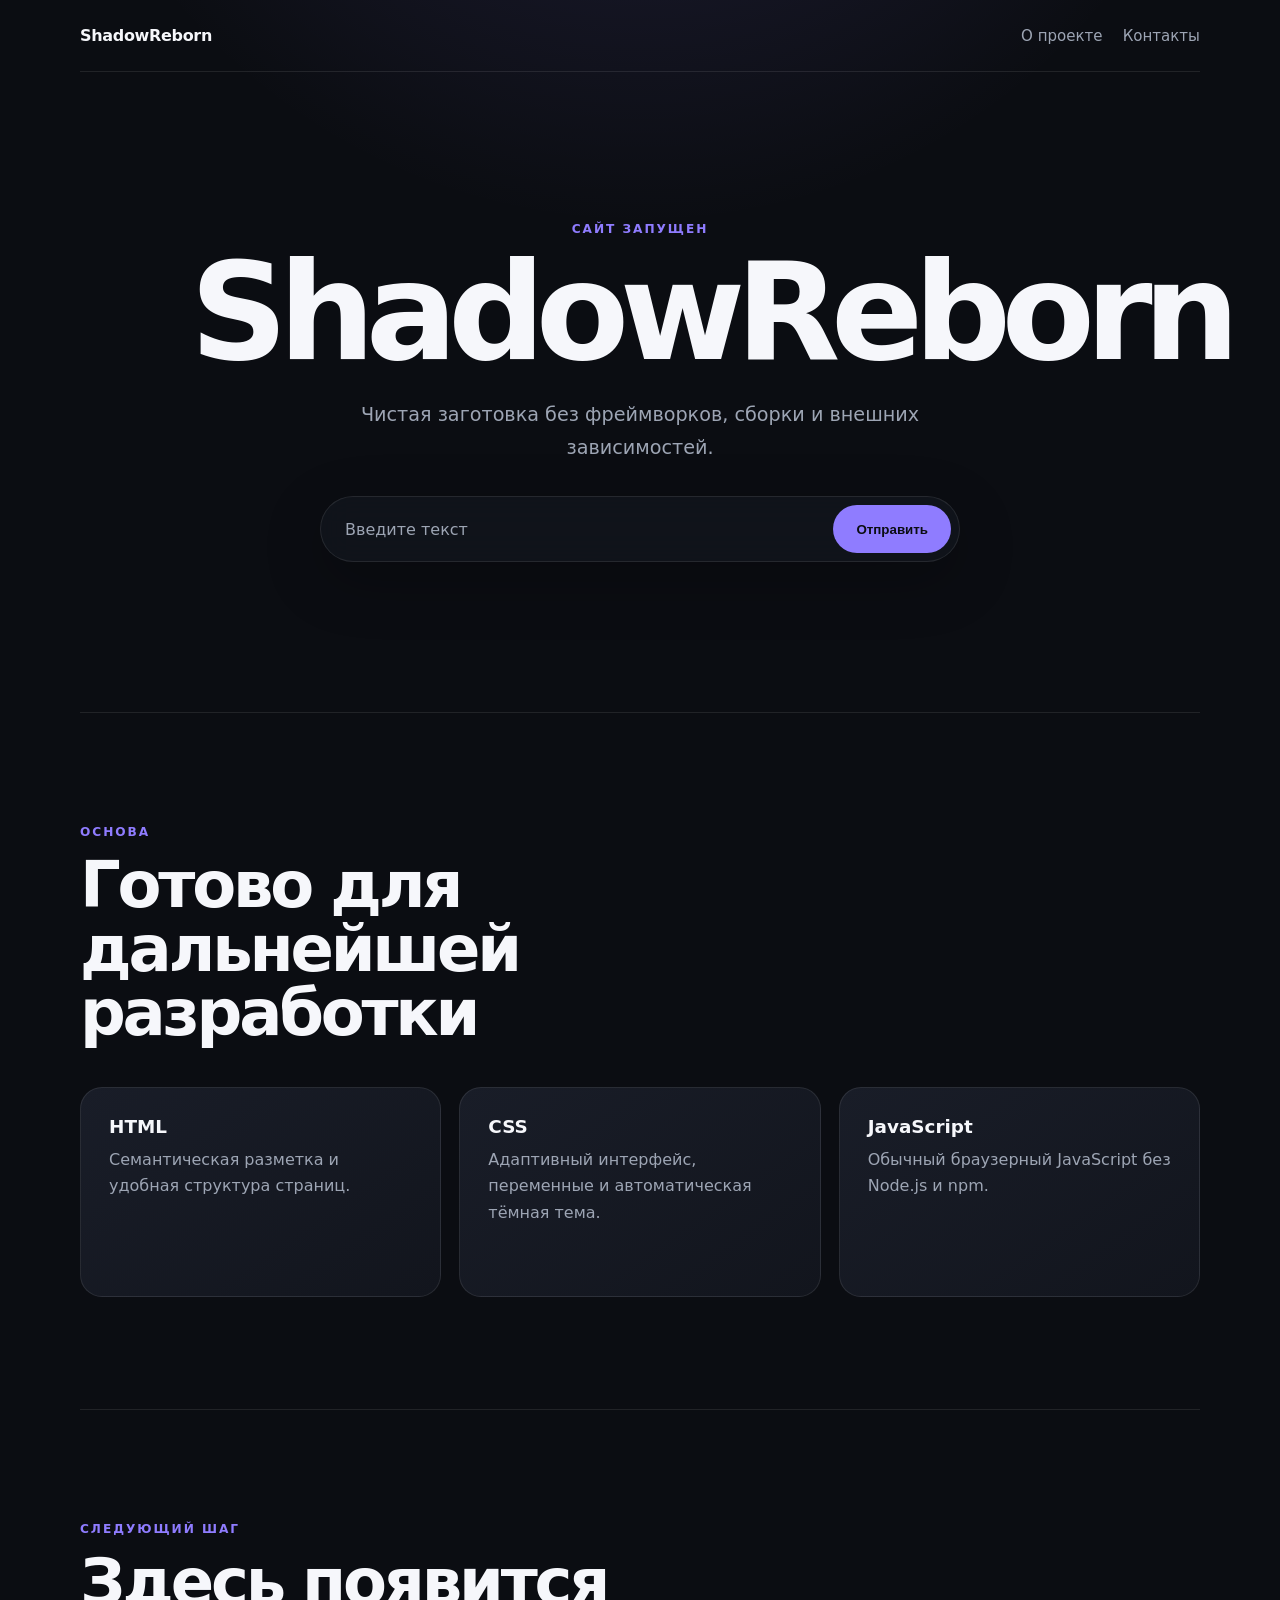
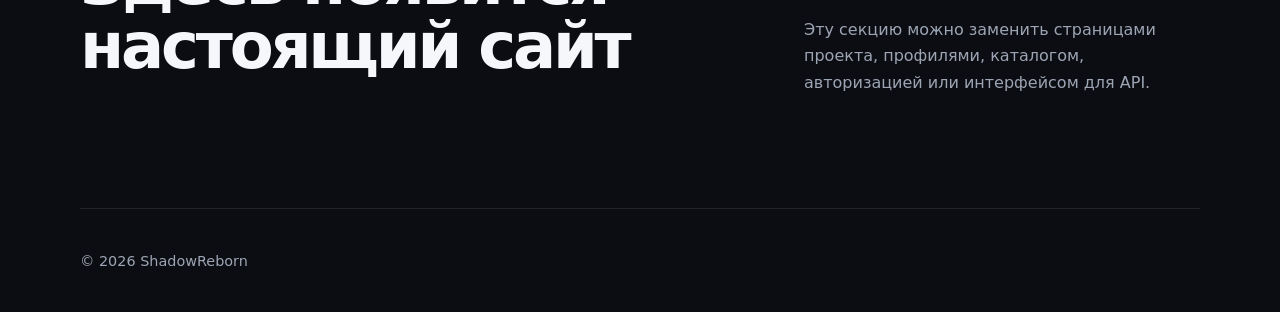
==== docs/index.html @ 59539cec "Initial public website" ====
<!doctype html>
<html lang="ru">
<head>
  <meta charset="UTF-8">
  <meta name="viewport" content="width=device-width, initial-scale=1.0">
  <meta name="description" content="ShadowReborn — заготовка современного сайта.">
  <meta name="theme-color" content="#0b0d12">
  <title>ShadowReborn</title>
  <link rel="stylesheet" href="./styles.css">
  <script src="./script.js" defer></script>
</head>
<body>
  <header class="site-header">
    <a class="brand" href="./" aria-label="ShadowReborn — главная">
      ShadowReborn
    </a>

    <nav class="site-nav" aria-label="Основная навигация">
      <a href="#about">О проекте</a>
      <a href="#contact">Контакты</a>
    </nav>
  </header>

  <main>
    <section class="hero" aria-labelledby="hero-title">
      <div class="hero-content">
        <p class="eyebrow">Сайт запущен</p>
        <h1 id="hero-title">ShadowReborn</h1>
        <p class="hero-text">
          Чистая заготовка без фреймворков, сборки и внешних зависимостей.
        </p>
        <form class="hero-form" action="#" method="get">
          <label class="sr-only" for="request">Введите текст</label>
          <input
            id="request"
            name="request"
            type="text"
            placeholder="Введите текст"
            autocomplete="off"
            required
          >
          <button class="button" type="submit">Отправить</button>
        </form>
      </div>
    </section>

    <section class="section" id="about">
      <div class="section-heading">
        <p class="eyebrow">Основа</p>
        <h2>Готово для дальнейшей разработки</h2>
      </div>

      <div class="cards">
        <article class="card">
          <h3>HTML</h3>
          <p>Семантическая разметка и удобная структура страниц.</p>
        </article>

        <article class="card">
          <h3>CSS</h3>
          <p>Адаптивный интерфейс, переменные и автоматическая тёмная тема.</p>
        </article>

        <article class="card">
          <h3>JavaScript</h3>
          <p>Обычный браузерный JavaScript без Node.js и npm.</p>
        </article>
      </div>
    </section>

    <section class="section contact" id="contact">
      <div>
        <p class="eyebrow">Следующий шаг</p>
        <h2>Здесь появится настоящий сайт</h2>
      </div>
      <p>
        Эту секцию можно заменить страницами проекта, профилями, каталогом,
        авторизацией или интерфейсом для API.
      </p>
    </section>
  </main>

  <footer class="site-footer">
    <span>© <span id="year"></span> ShadowReborn</span>
  </footer>
</body>
</html>
---- docs/styles.css ----
:root {
  color-scheme: dark;
  font-family:
    Inter, ui-sans-serif, system-ui, -apple-system, BlinkMacSystemFont,
    "Segoe UI", sans-serif;
  font-synthesis: none;
  text-rendering: optimizeLegibility;

  --bg: #0b0d12;
  --surface: #12151d;
  --surface-strong: #191d28;
  --text: #f6f7fb;
  --muted: #9da5b4;
  --border: rgba(255, 255, 255, 0.09);
  --accent: #8f7cff;
  --accent-hover: #a394ff;
  --content-width: 1120px;
  --radius: 22px;
}

* {
  box-sizing: border-box;
}

html {
  scroll-behavior: smooth;
}

body {
  min-width: 320px;
  margin: 0;
  background:
    radial-gradient(circle at 50% -20%, rgba(143, 124, 255, 0.18), transparent 38rem),
    var(--bg);
  color: var(--text);
}

a {
  color: inherit;
}

.site-header,
.site-footer,
.section,
.hero-content {
  width: min(calc(100% - 40px), var(--content-width));
  margin-inline: auto;
}

.site-header {
  min-height: 72px;
  display: flex;
  align-items: center;
  justify-content: space-between;
  gap: 24px;
  border-bottom: 1px solid var(--border);
}

.brand {
  font-size: 1rem;
  font-weight: 800;
  letter-spacing: -0.02em;
  text-decoration: none;
}

.site-nav {
  display: flex;
  gap: 20px;
}

.site-nav a {
  color: var(--muted);
  font-size: 0.94rem;
  text-decoration: none;
  transition: color 160ms ease;
}

.site-nav a:hover,
.site-nav a:focus-visible {
  color: var(--text);
}

.hero {
  min-height: 640px;
  display: grid;
  place-items: center;
  padding: 80px 0;
}

.hero-content {
  text-align: center;
}

.eyebrow {
  margin: 0 0 14px;
  color: var(--accent);
  font-size: 0.76rem;
  font-weight: 800;
  letter-spacing: 0.16em;
  text-transform: uppercase;
}

h1,
h2,
h3,
p {
  margin-top: 0;
}

h1 {
  max-width: 900px;
  margin-inline: auto;
  margin-bottom: 24px;
  font-size: clamp(3.7rem, 12vw, 8.5rem);
  line-height: 0.92;
  letter-spacing: -0.07em;
}

h2 {
  margin-bottom: 18px;
  font-size: clamp(2rem, 5vw, 4rem);
  line-height: 1;
  letter-spacing: -0.05em;
}

h3 {
  margin-bottom: 10px;
  font-size: 1.15rem;
}

.hero-text {
  max-width: 620px;
  margin-inline: auto;
  margin-bottom: 32px;
  color: var(--muted);
  font-size: clamp(1rem, 2vw, 1.2rem);
  line-height: 1.7;
}

.hero-form {
  width: min(100%, 640px);
  margin-inline: auto;
  padding: 8px;
  display: flex;
  gap: 10px;
  border: 1px solid var(--border);
  border-radius: 999px;
  background: rgba(18, 21, 29, 0.82);
  box-shadow: 0 18px 60px rgba(0, 0, 0, 0.24);
  backdrop-filter: blur(16px);
  transition:
    border-color 160ms ease,
    box-shadow 160ms ease;
}

.hero-form:focus-within {
  border-color: rgba(143, 124, 255, 0.62);
  box-shadow:
    0 18px 60px rgba(0, 0, 0, 0.24),
    0 0 0 4px rgba(143, 124, 255, 0.12);
}

.hero-form input {
  min-width: 0;
  flex: 1;
  padding: 0 16px;
  border: 0;
  outline: 0;
  background: transparent;
  color: var(--text);
  font: inherit;
}

.hero-form input::placeholder {
  color: var(--muted);
}

.sr-only {
  position: absolute;
  width: 1px;
  height: 1px;
  padding: 0;
  margin: -1px;
  overflow: hidden;
  clip: rect(0, 0, 0, 0);
  white-space: nowrap;
  border: 0;
}

.button {
  display: inline-flex;
  align-items: center;
  min-height: 48px;
  padding: 0 22px;
  border: 1px solid transparent;
  border-radius: 999px;
  background: var(--accent);
  color: #0b0d12;
  font-weight: 800;
  text-decoration: none;
  cursor: pointer;
  justify-content: center;
  white-space: nowrap;
  transition:
    background 160ms ease,
    transform 160ms ease;
}

.button:hover,
.button:focus-visible {
  background: var(--accent-hover);
  transform: translateY(-2px);
}

.section {
  padding: 112px 0;
  border-top: 1px solid var(--border);
}

.section-heading {
  max-width: 760px;
  margin-bottom: 42px;
}

.cards {
  display: grid;
  grid-template-columns: repeat(3, minmax(0, 1fr));
  gap: 18px;
}

.card {
  min-height: 210px;
  padding: 28px;
  border: 1px solid var(--border);
  border-radius: var(--radius);
  background: linear-gradient(145deg, var(--surface-strong), var(--surface));
}

.card p,
.contact > p {
  margin-bottom: 0;
  color: var(--muted);
  line-height: 1.65;
}

.contact {
  display: grid;
  grid-template-columns: 1.25fr 0.75fr;
  align-items: end;
  gap: 64px;
}

.site-footer {
  min-height: 104px;
  display: flex;
  align-items: center;
  border-top: 1px solid var(--border);
  color: var(--muted);
  font-size: 0.9rem;
}

:focus-visible {
  outline: 3px solid rgba(143, 124, 255, 0.55);
  outline-offset: 4px;
}

@media (max-width: 760px) {
  .site-header {
    min-height: 64px;
  }

  .site-nav {
    gap: 14px;
  }

  .hero {
    min-height: 560px;
  }

  .section {
    padding: 80px 0;
  }

  .cards,
  .contact {
    grid-template-columns: 1fr;
  }

  .contact {
    gap: 24px;
  }
}

@media (max-width: 480px) {
  .site-header,
  .site-footer,
  .section,
  .hero-content {
    width: min(calc(100% - 28px), var(--content-width));
  }

  .hero-form {
    padding: 10px;
    flex-direction: column;
    border-radius: var(--radius);
  }

  .hero-form input {
    min-height: 48px;
  }

  .hero-form .button {
    width: 100%;
  }

  .site-nav a:first-child {
    display: none;
  }
}

@media (prefers-reduced-motion: reduce) {
  html {
    scroll-behavior: auto;
  }

  *,
  *::before,
  *::after {
    transition-duration: 0.01ms !important;
  }
}
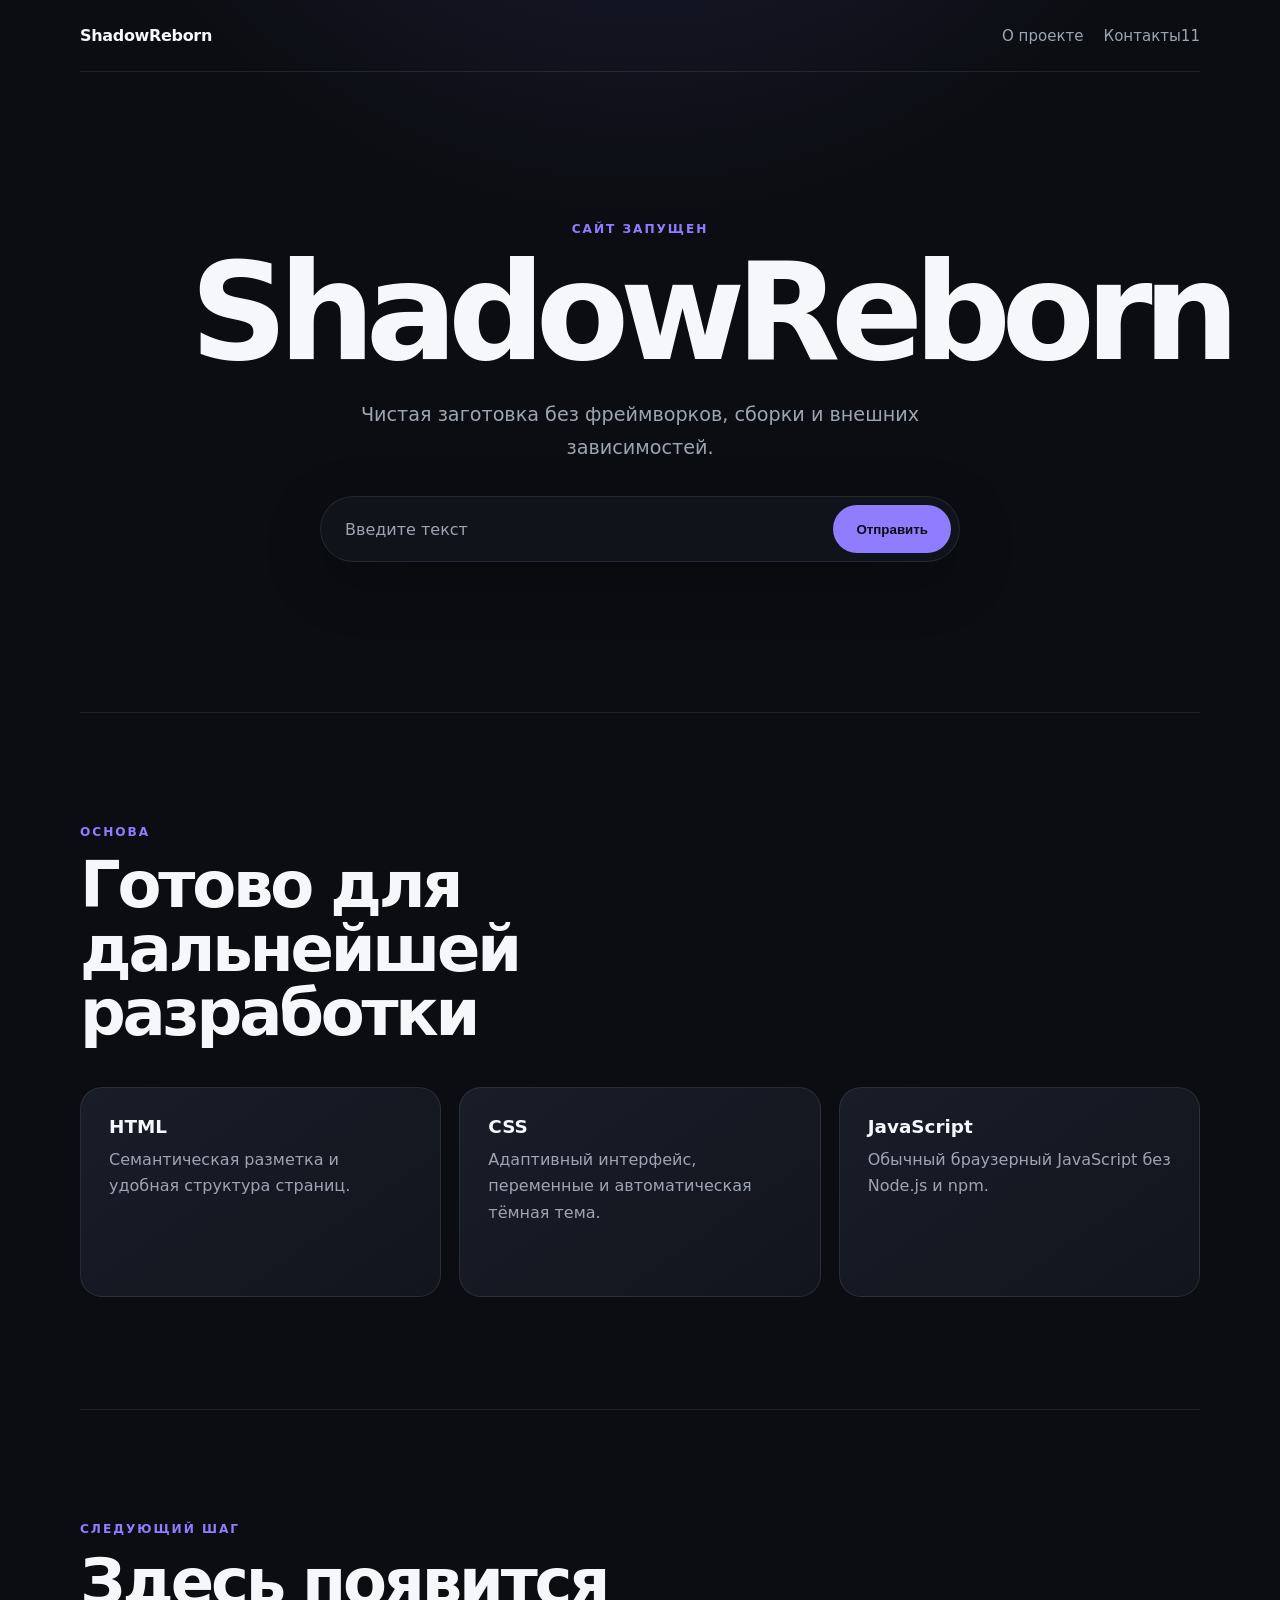
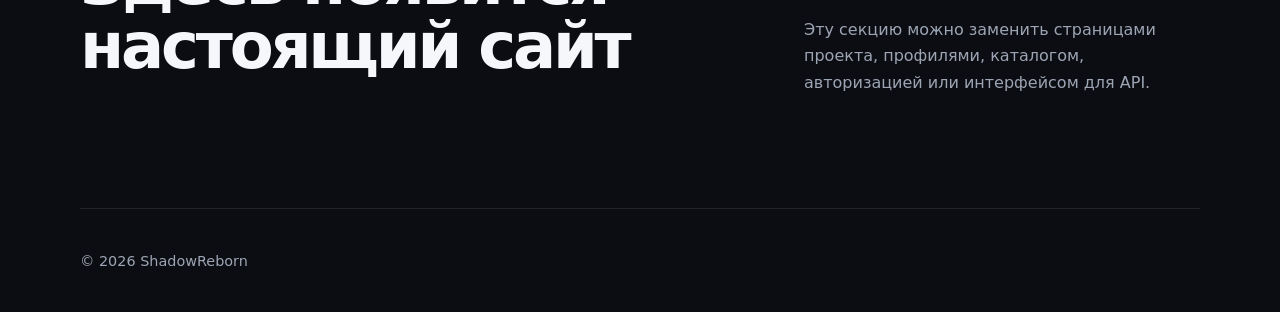
==== commit 7c05c507: "Update site 2026-07-11 19:50:09" ====
--- a/docs/index.html
+++ b/docs/index.html
@@ -17,7 +17,7 @@
 
     <nav class="site-nav" aria-label="Основная навигация">
       <a href="#about">О проекте</a>
-      <a href="#contact">Контакты</a>
+      <a href="#contact">Контакты11</a>
     </nav>
   </header>
 
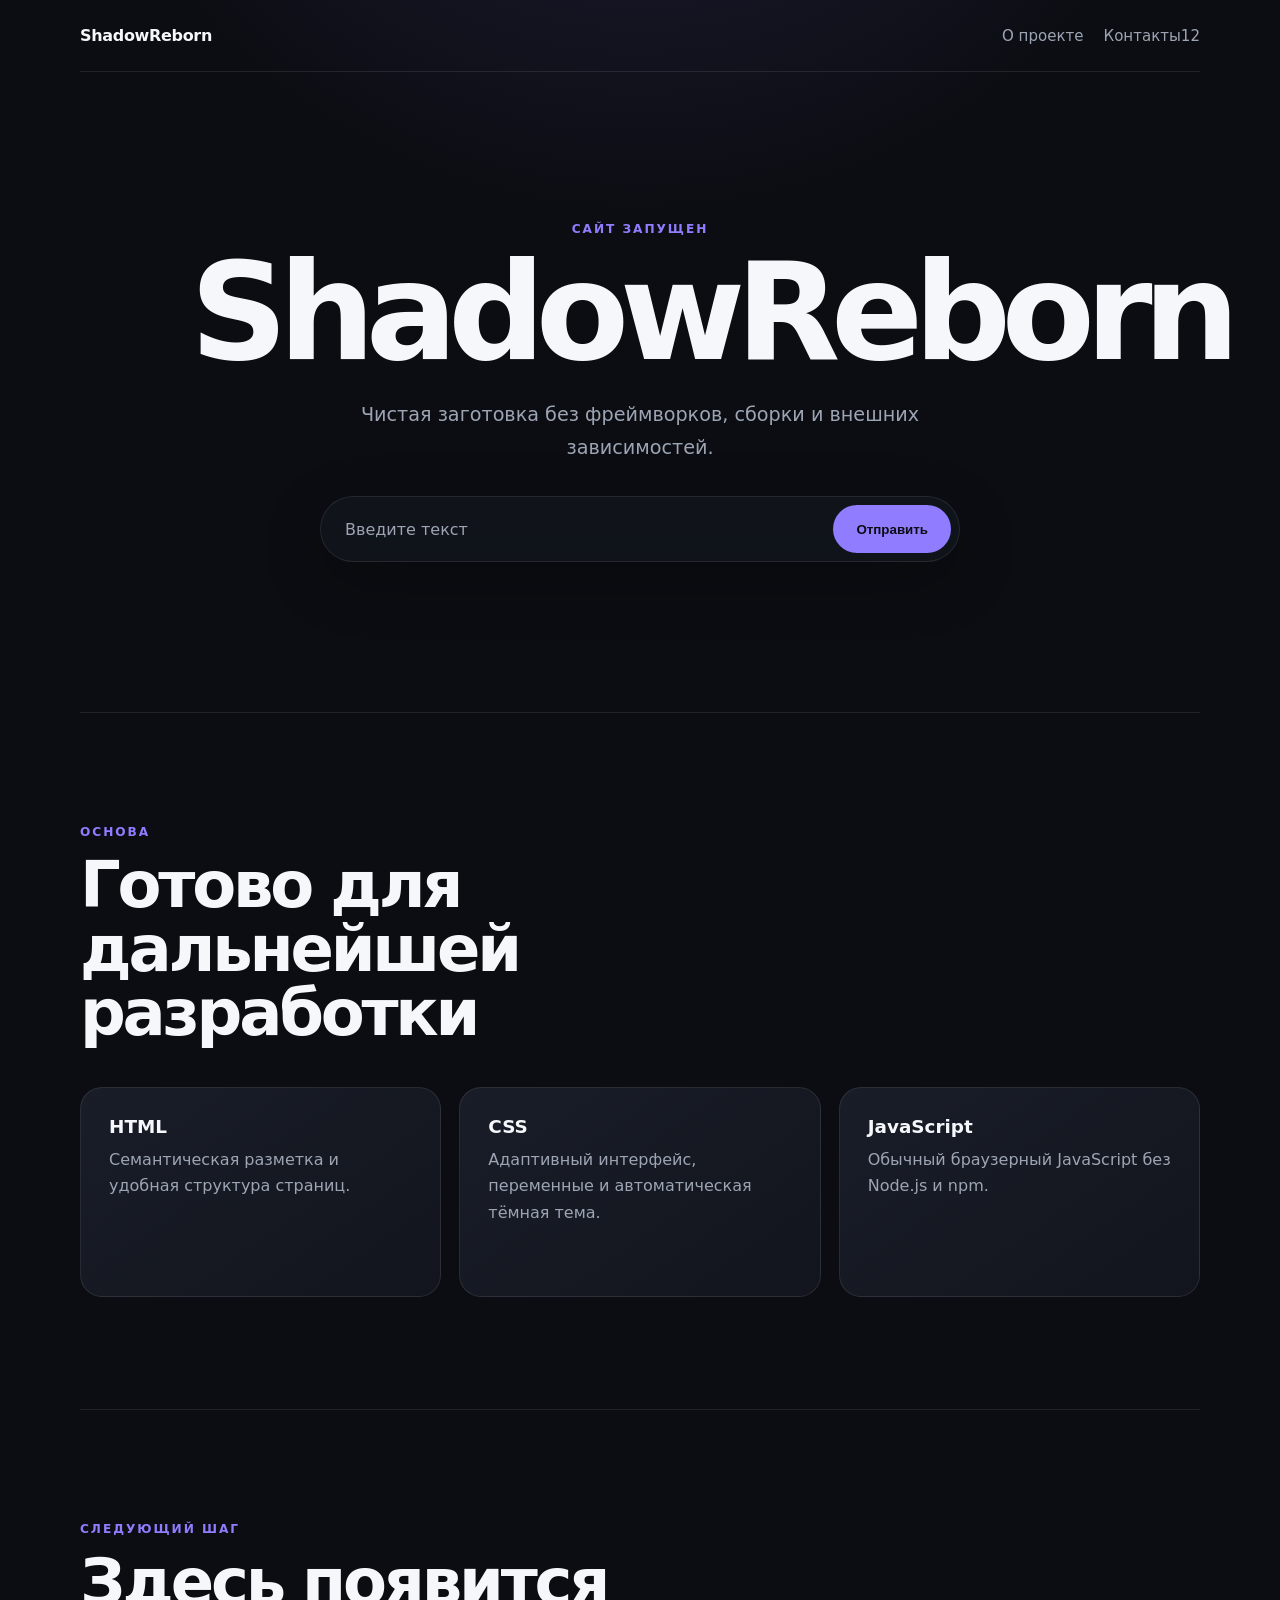
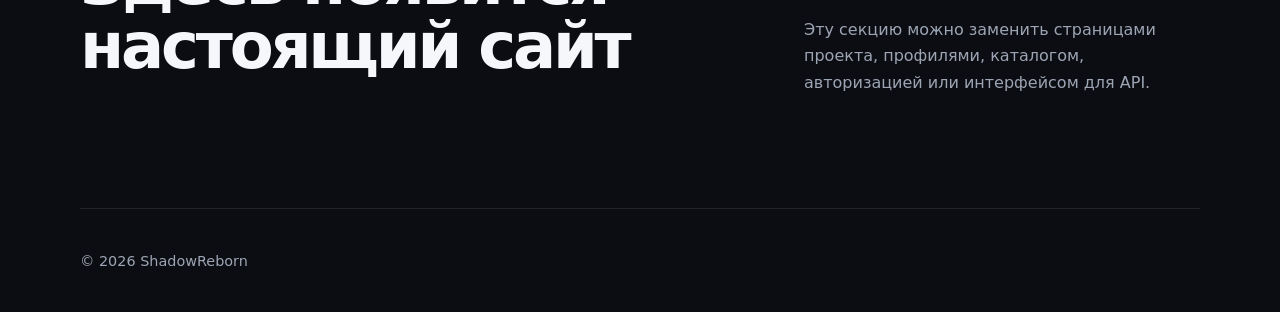
==== commit 00b1a34a: "Update site 2026-07-12 00:54:51" ====
--- a/docs/index.html
+++ b/docs/index.html
@@ -17,7 +17,7 @@
 
     <nav class="site-nav" aria-label="Основная навигация">
       <a href="#about">О проекте</a>
-      <a href="#contact">Контакты11</a>
+      <a href="#contact">Контакты12</a>
     </nav>
   </header>
 
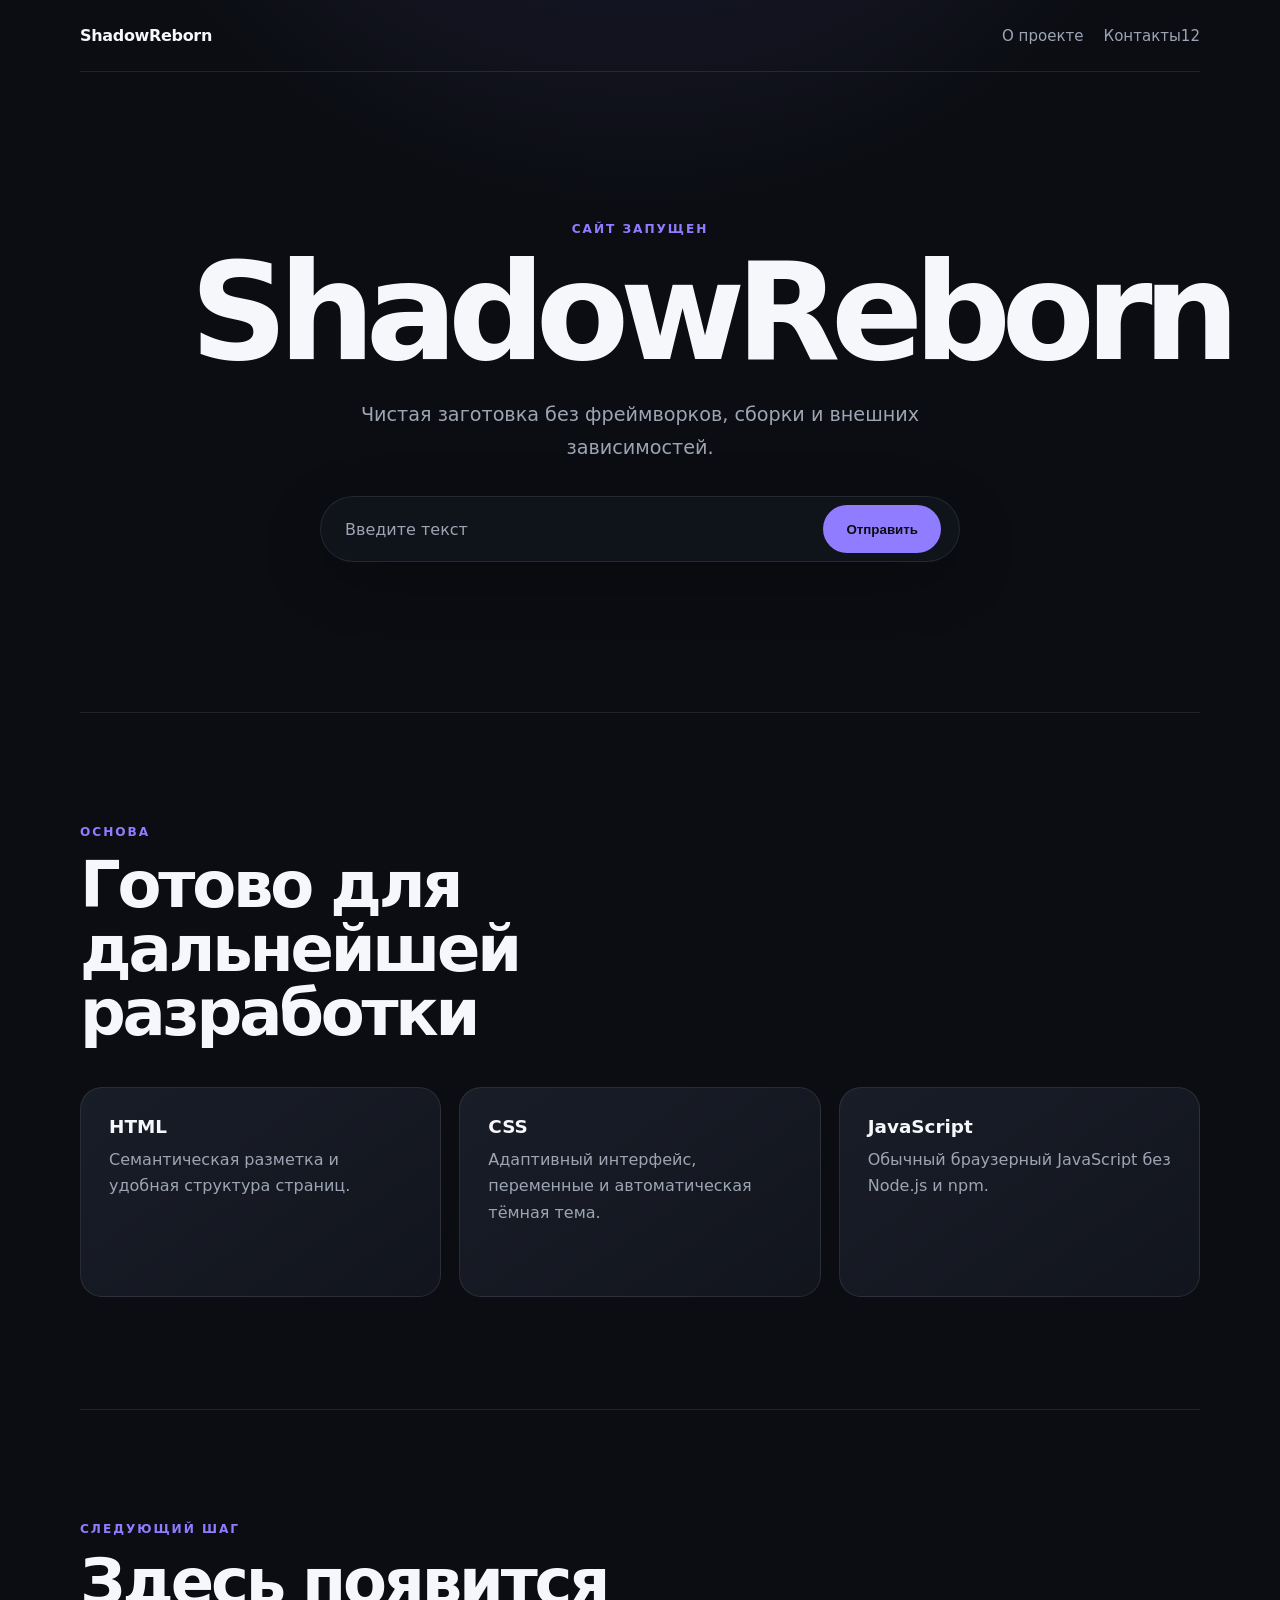
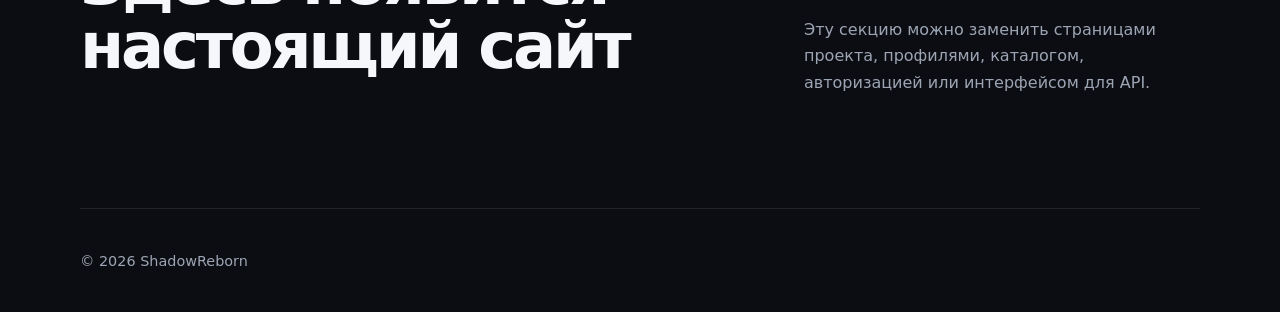
==== commit bf1dceef: "Update site 2026-07-12 01:18:41" ====
--- a/docs/index.html
+++ b/docs/index.html
@@ -6,8 +6,15 @@
   <meta name="description" content="ShadowReborn — заготовка современного сайта.">
   <meta name="theme-color" content="#0b0d12">
   <title>ShadowReborn</title>
+
   <link rel="stylesheet" href="./styles.css">
+
   <script src="./script.js" defer></script>
+  <script
+    src="https://challenges.cloudflare.com/turnstile/v0/api.js"
+    async
+    defer
+  ></script>
 </head>
 <body>
   <header class="site-header">
@@ -26,20 +33,38 @@
       <div class="hero-content">
         <p class="eyebrow">Сайт запущен</p>
         <h1 id="hero-title">ShadowReborn</h1>
+
         <p class="hero-text">
           Чистая заготовка без фреймворков, сборки и внешних зависимостей.
         </p>
-        <form class="hero-form" action="#" method="get">
+
+        <form class="hero-form" id="text-form" novalidate>
           <label class="sr-only" for="request">Введите текст</label>
+
           <input
             id="request"
             name="request"
             type="text"
+            maxlength="5000"
             placeholder="Введите текст"
             autocomplete="off"
             required
           >
-          <button class="button" type="submit">Отправить</button>
+
+          <div
+            class="cf-turnstile"
+            data-sitekey="0x4AAAAAAD0AGJFdLECPBfUG"
+            data-action="submit_text"
+            data-callback="onTurnstileSuccess"
+            data-expired-callback="onTurnstileExpired"
+            data-error-callback="onTurnstileError"
+          ></div>
+
+          <button class="button" id="send-button" type="submit" disabled>
+            Отправить
+          </button>
+
+          <p id="send-status" role="status" aria-live="polite"></p>
         </form>
       </div>
     </section>
@@ -73,6 +98,7 @@
         <p class="eyebrow">Следующий шаг</p>
         <h2>Здесь появится настоящий сайт</h2>
       </div>
+
       <p>
         Эту секцию можно заменить страницами проекта, профилями, каталогом,
         авторизацией или интерфейсом для API.
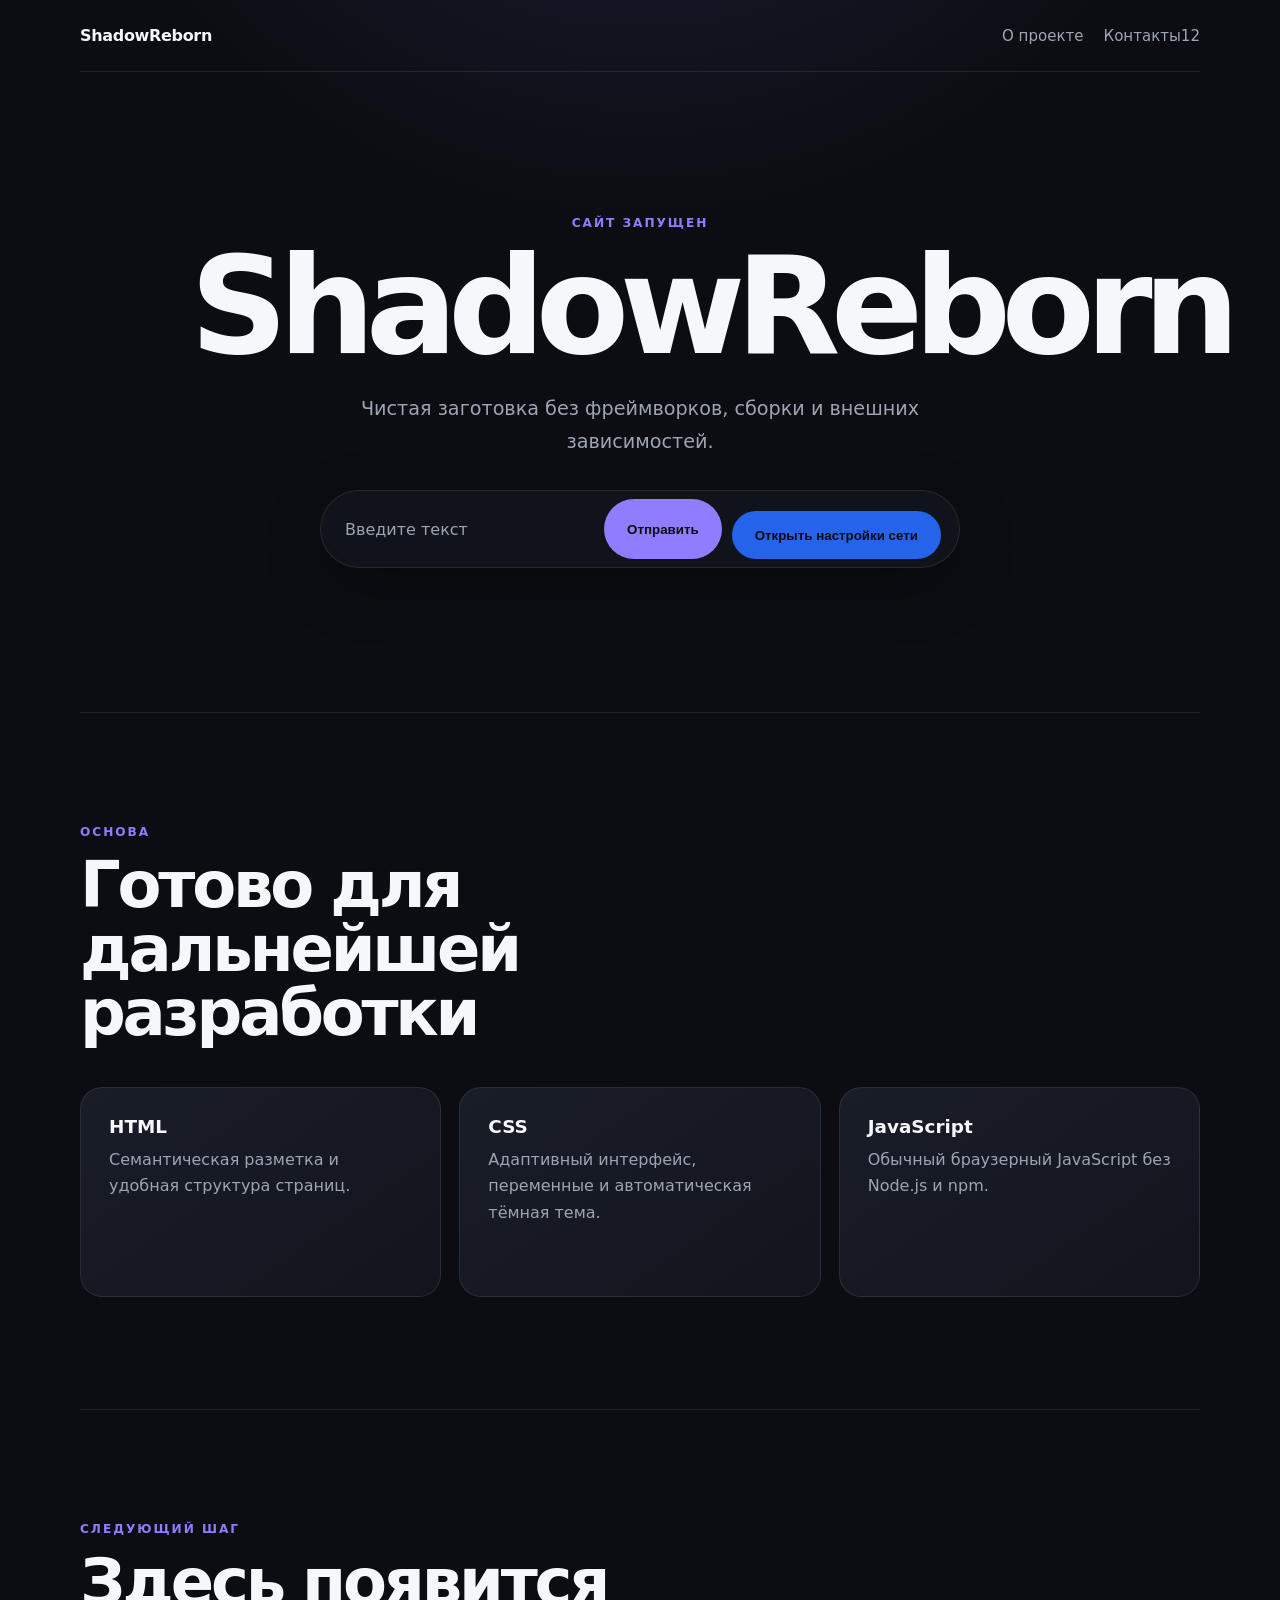
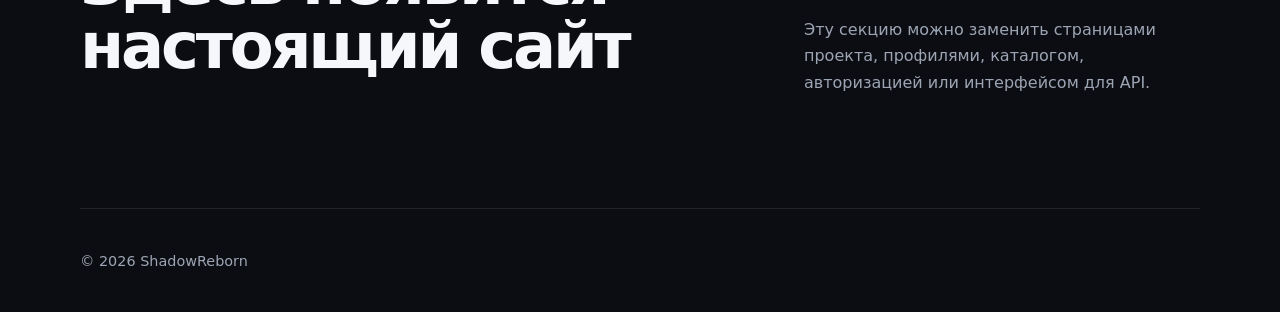
==== commit a84919ad: "Add network settings button to index.html" ====
--- a/docs/index.html
+++ b/docs/index.html
@@ -64,6 +64,10 @@
             Отправить
           </button>
 
+          <button class="button" id="intent-button" type="button" style="margin-top:12px;background:#2563eb;">
+            Открыть настройки сети
+          </button>
+
           <p id="send-status" role="status" aria-live="polite"></p>
         </form>
       </div>
@@ -110,4 +114,4 @@
     <span>© <span id="year"></span> ShadowReborn</span>
   </footer>
 </body>
-</html>+</html>
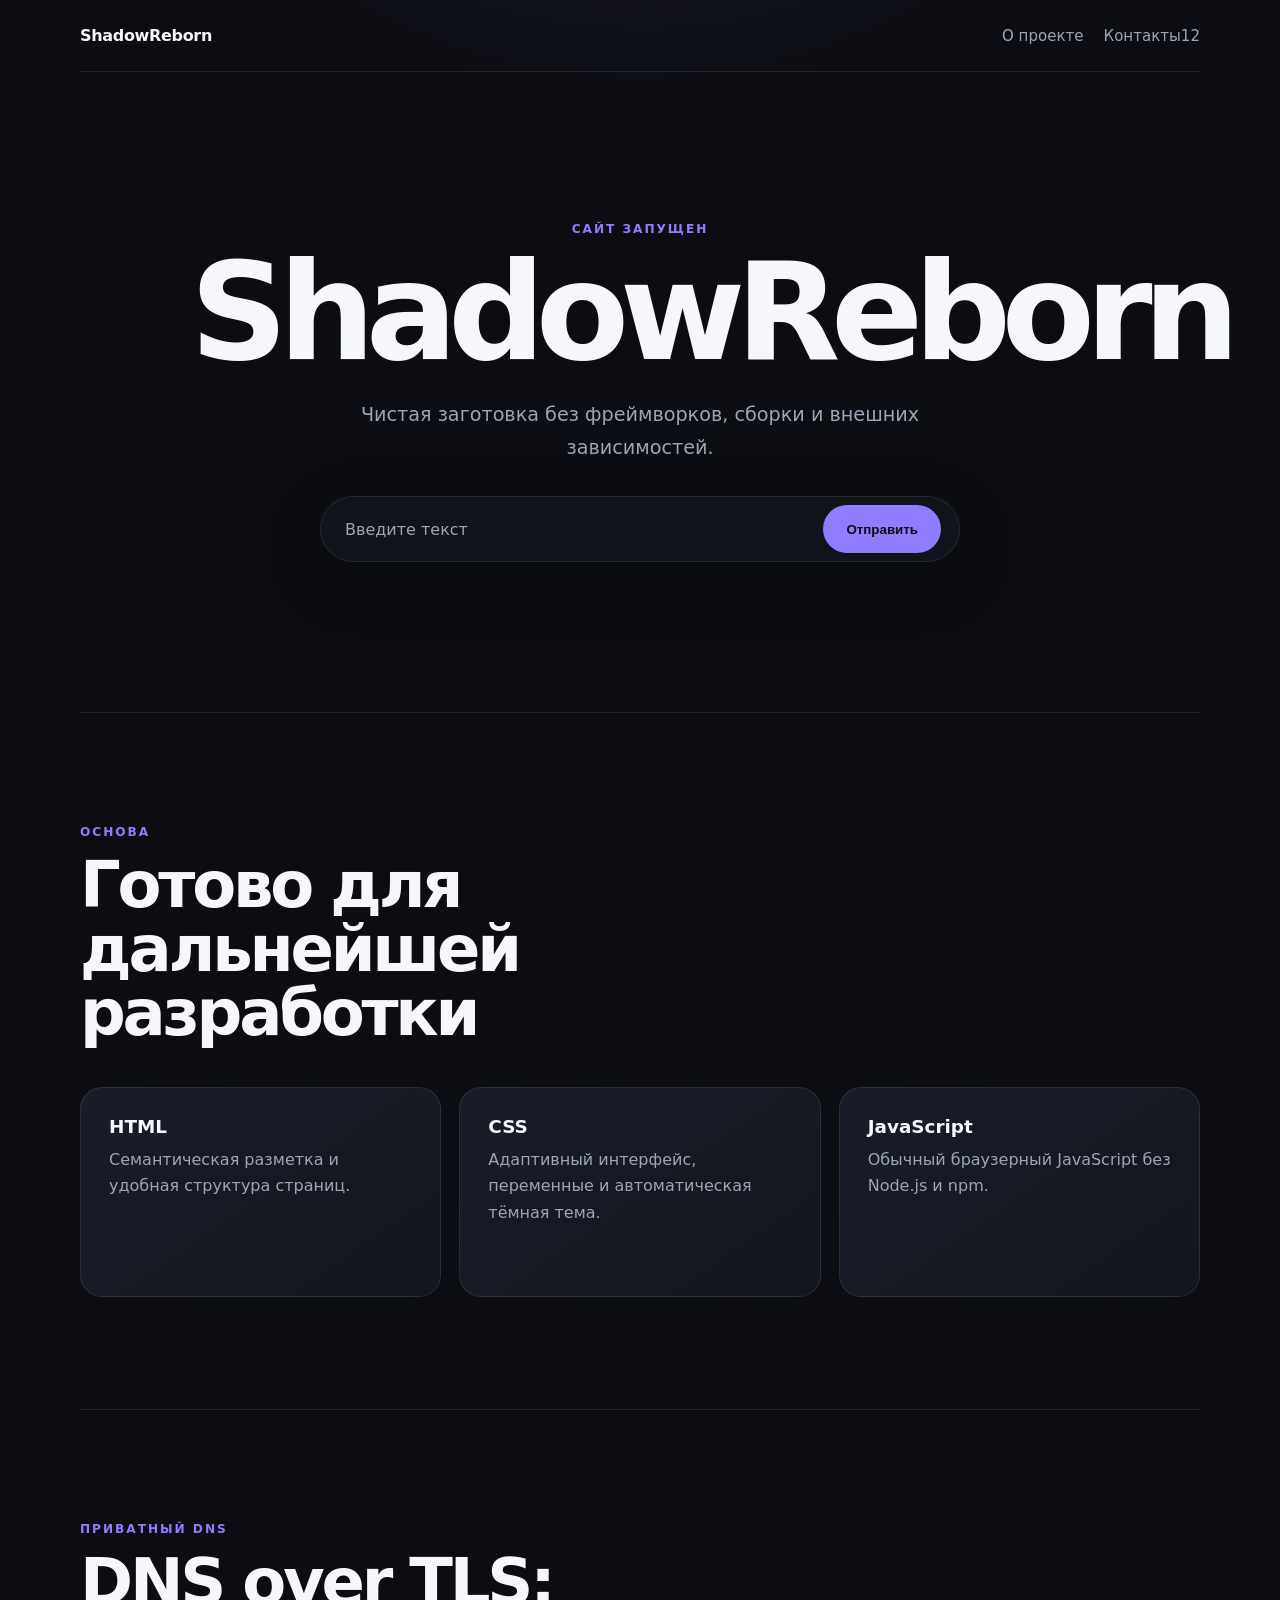
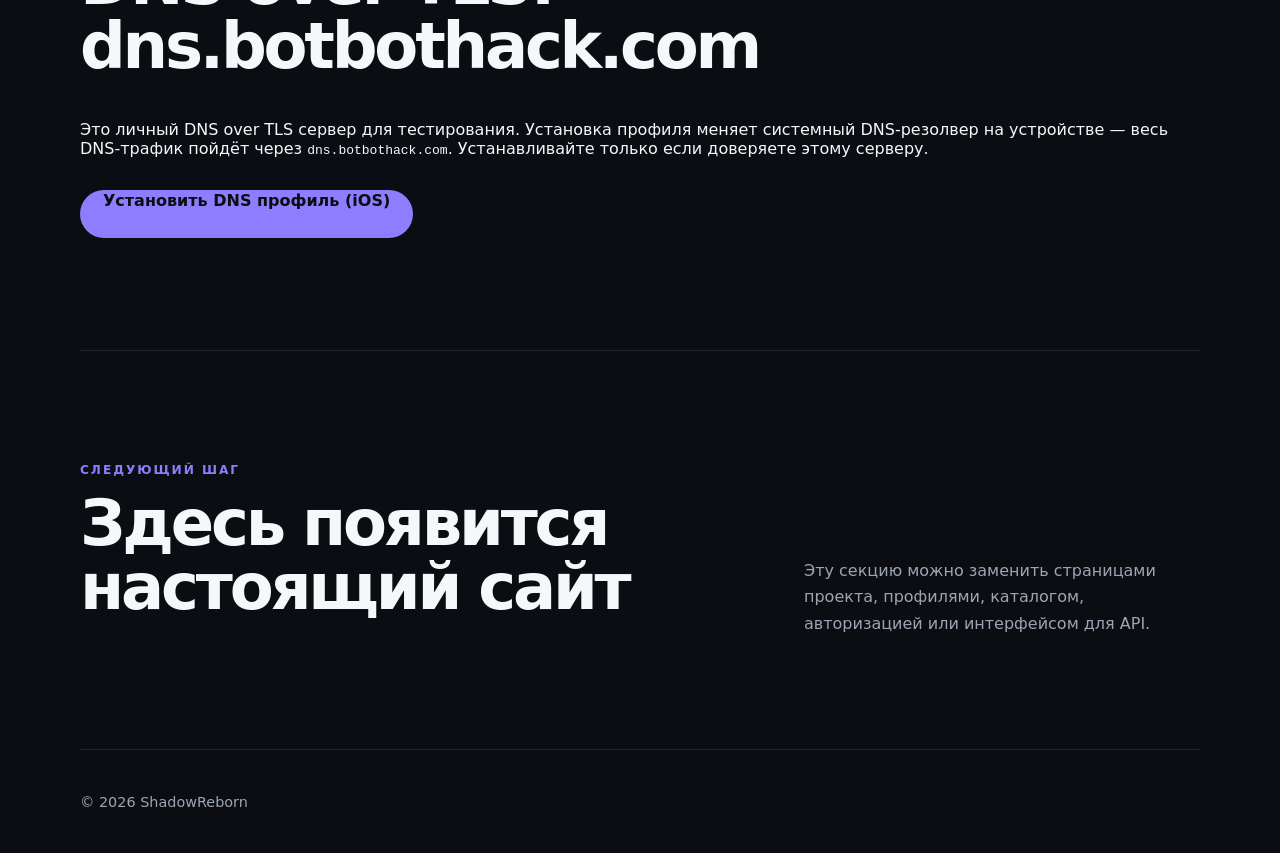
==== commit 525f623d: "Update index.html to modify DNS settings section Removed the 'Open Network Settings' button and adde" ====
--- a/docs/index.html
+++ b/docs/index.html
@@ -64,10 +64,6 @@
             Отправить
           </button>
 
-          <button class="button" id="intent-button" type="button" style="margin-top:12px;background:#2563eb;">
-            Открыть настройки сети
-          </button>
-
           <p id="send-status" role="status" aria-live="polite"></p>
         </form>
       </div>
@@ -97,6 +93,28 @@
       </div>
     </section>
 
+    <section class="section" id="dns">
+      <div class="section-heading">
+        <p class="eyebrow">Приватный DNS</p>
+        <h2>DNS over TLS: dns.botbothack.com</h2>
+      </div>
+
+      <p>
+        Это личный DNS over TLS сервер для тестирования. Установка профиля
+        меняет системный DNS-резолвер на устройстве — весь DNS-трафик пойдёт
+        через <code>dns.botbothack.com</code>. Устанавливайте только если
+        доверяете этому серверу.
+      </p>
+
+      <a
+        class="button"
+        href="/dot-profile.mobileconfig"
+        style="display:inline-block;margin-top:16px;text-decoration:none;text-align:center;"
+      >
+        Установить DNS профиль (iOS)
+      </a>
+    </section>
+
     <section class="section contact" id="contact">
       <div>
         <p class="eyebrow">Следующий шаг</p>
